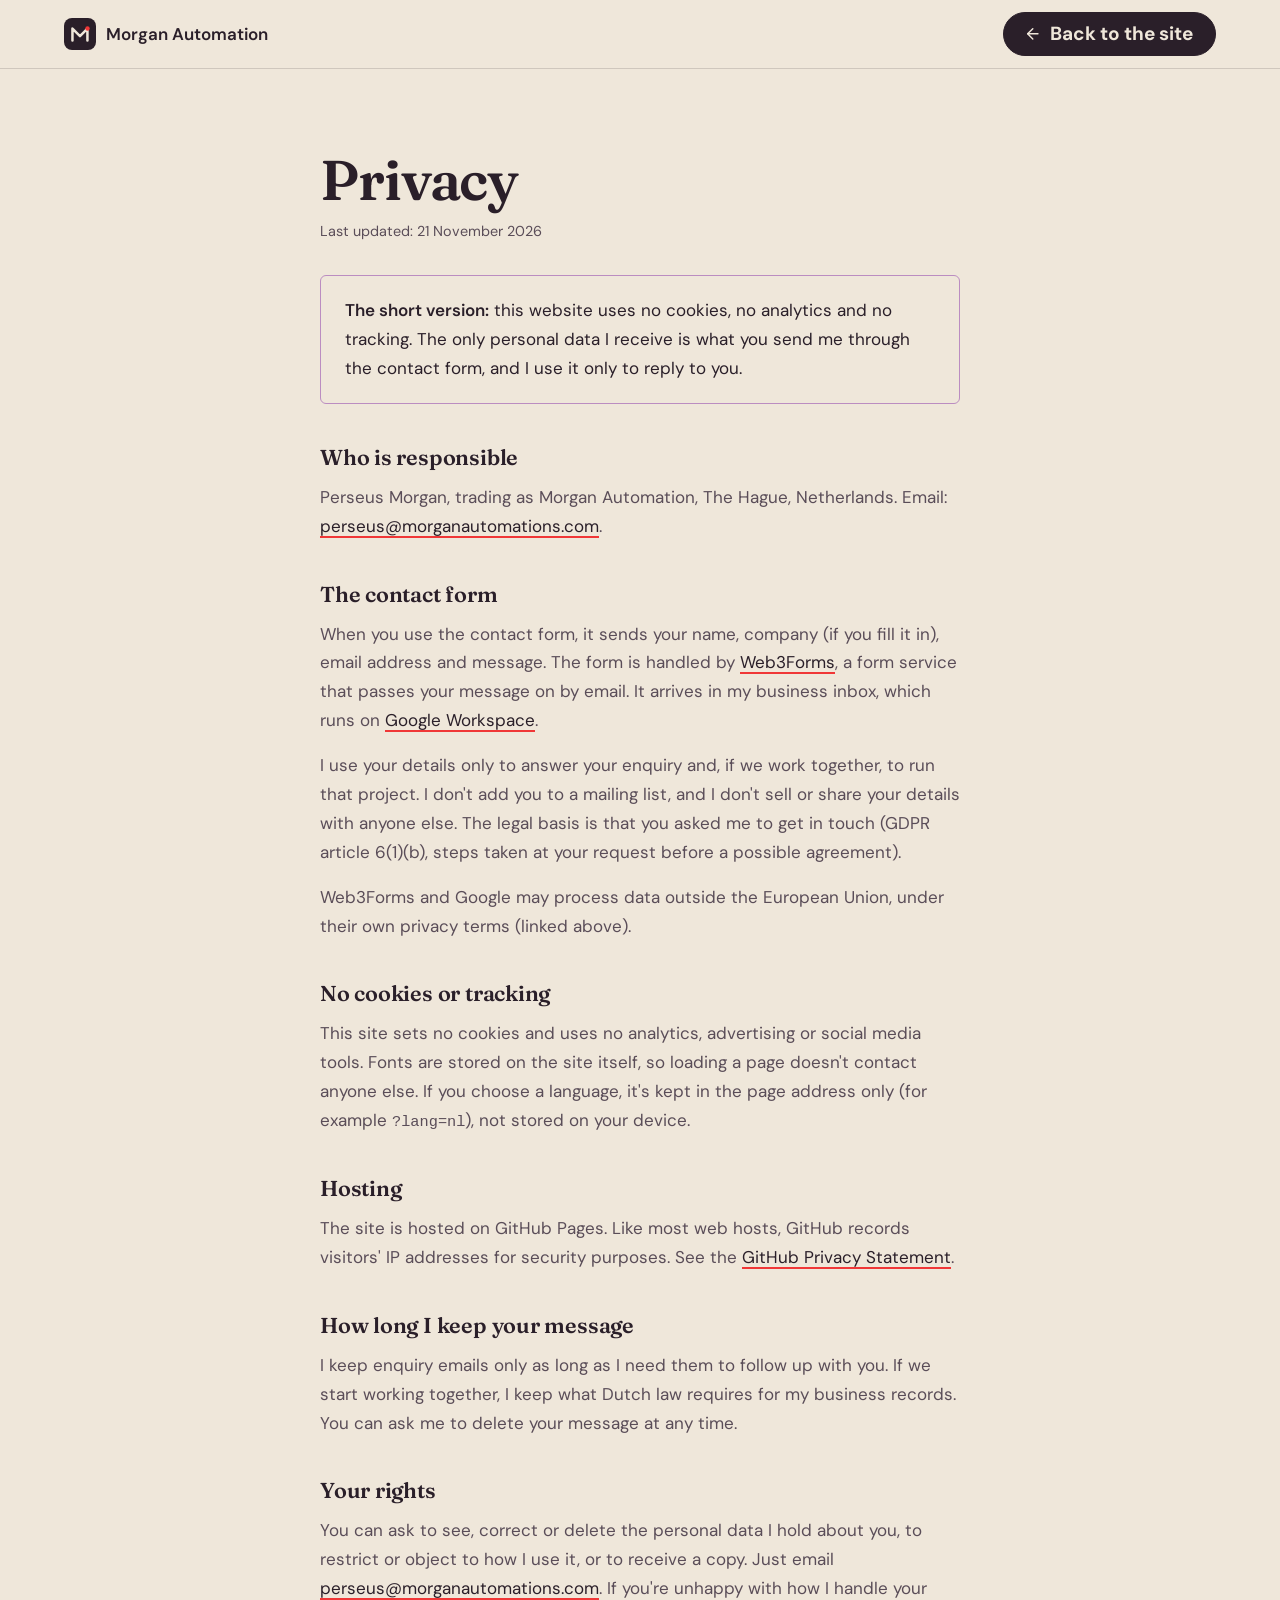
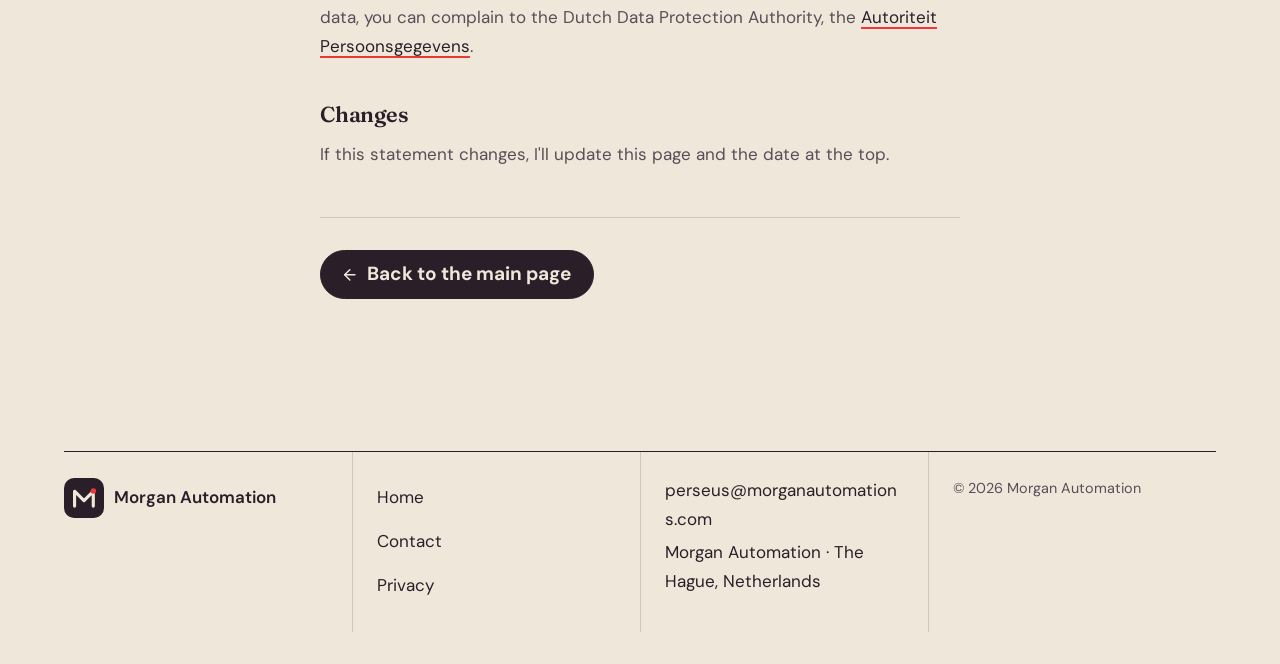
==== privacy.html @ 8b211b75 "Add privacy page and footer link - privacy.html: short privacy statement (no cookies or tracking; co" ====
<!doctype html>
<html lang="en">

<head>
  <meta charset="utf-8">
  <meta name="viewport" content="width=device-width, initial-scale=1">
  <title>Privacy · Morgan Automation</title>
  <meta name="description" content="How Morgan Automation handles your data: no cookies or tracking; contact form messages are sent through Web3Forms to a Google Workspace inbox.">
  <meta name="theme-color" content="#efe7da">
  <link rel="icon"
    href="data:image/svg+xml,%3Csvg xmlns='http://www.w3.org/2000/svg' viewBox='120 120 560 560'%3E%3Crect x='120' y='120' width='560' height='560' rx='140' fill='%232a1f29'/%3E%3Cpath d='M268 513V305l132 132 130-130v206' fill='none' stroke='%23efe7da' stroke-width='44' stroke-linecap='round' stroke-linejoin='round'/%3E%3Ccircle cx='531' cy='303' r='39' fill='%23f03737'/%3E%3C/svg%3E">
  <link rel="preload" href="assets/fonts/fraunces-latin-wght-normal.woff2" as="font" type="font/woff2" crossorigin>
  <link rel="preload" href="assets/fonts/dm-sans-latin-wght-normal.woff2" as="font" type="font/woff2" crossorigin>
  <link rel="stylesheet" href="style.css">
  <!-- Keeps the visitor's language when they go back to the main page (?lang=nl etc.).
       Optional: without JS the links simply go to the English page. -->
  <script>
    (function () {
      var l = new URLSearchParams(location.search).get('lang');
      if (!l || !/^(nl|de|fr|ja|zh)$/.test(l)) return;
      document.addEventListener('DOMContentLoaded', function () {
        document.querySelectorAll('a[data-home]').forEach(function (a) {
          a.setAttribute('href', a.getAttribute('href').replace('index.html', 'index.html?lang=' + l));
        });
      });
    })();
  </script>
</head>

<body>
  <!-- Icons: Lucide (ISC licence) -->
  <svg width="0" height="0" style="position:absolute" aria-hidden="true" focusable="false">
    <symbol id="i-arrow-left" viewBox="0 0 24 24">
      <path d="m12 19-7-7 7-7" />
      <path d="M19 12H5" />
    </symbol>
  </svg>

  <a class="skip-link" href="#main">Skip to content</a>

  <header class="site-header">
    <div class="container header-inner">
      <a class="brand" href="index.html" data-home aria-label="Morgan Automation, back to the main page">
        <svg class="brand-mark" viewBox="120 120 560 560" aria-hidden="true" focusable="false">
          <rect x="120" y="120" width="560" height="560" rx="140" class="mark-bg" />
          <path d="M268 513V305l132 132 130-130v206" class="mark-m" />
          <circle cx="531" cy="303" r="39" class="mark-dot" />
        </svg>
        <span class="brand-text">Morgan Automation</span>
      </a>
      <a class="button button-small button-plum button-back" href="index.html" data-home>
        <svg class="icon" aria-hidden="true"><use href="#i-arrow-left" /></svg>Back to the site
      </a>
    </div>
  </header>

  <main id="main" class="legal">
    <div class="container prose">
      <h1>Privacy</h1>
      <p class="updated">Last updated: 21 November 2026</p>

      <div class="summary">
        <p><strong>The short version:</strong> this website uses no cookies, no analytics and no tracking. The only
          personal data I receive is what you send me through the contact form, and I use it only to reply to you.</p>
      </div>

      <h2>Who is responsible</h2>
      <p>Perseus Morgan, trading as Morgan Automation, The Hague, Netherlands.
        Email: <a href="mailto:perseus@morganautomations.com">perseus@morganautomations.com</a>.</p>
      <!-- TODO: add the KvK number here once registered. -->

      <h2>The contact form</h2>
      <p>When you use the contact form, it sends your name, company (if you fill it in), email address and message.
        The form is handled by <a href="https://web3forms.com/privacy" rel="noopener">Web3Forms</a>, a form service
        that passes your message on by email. It arrives in my business inbox, which runs on
        <a href="https://policies.google.com/privacy" rel="noopener">Google Workspace</a>.</p>
      <p>I use your details only to answer your enquiry and, if we work together, to run that project. I don't add you
        to a mailing list, and I don't sell or share your details with anyone else. The legal basis is that you asked
        me to get in touch (GDPR article 6(1)(b), steps taken at your request before a possible agreement).</p>
      <p>Web3Forms and Google may process data outside the European Union, under their own privacy terms (linked
        above).</p>
      <!-- TODO (owner): check Web3Forms' terms for how they handle transfers outside the EU (e.g. standard
           contractual clauses) and, if confirmed, say so here. -->


      <h2>No cookies or tracking</h2>
      <p>This site sets no cookies and uses no analytics, advertising or social media tools. Fonts are stored on the
        site itself, so loading a page doesn't contact anyone else. If you choose a language, it's kept in the page
        address only (for example <code>?lang=nl</code>), not stored on your device.</p>

      <h2>Hosting</h2>
      <p>The site is hosted on GitHub Pages. Like most web hosts, GitHub records visitors' IP addresses for security
        purposes. See the <a href="https://docs.github.com/site-policy/privacy-policies/github-general-privacy-statement"
          rel="noopener">GitHub Privacy Statement</a>.</p>

      <h2>How long I keep your message</h2>
      <p>I keep enquiry emails only as long as I need them to follow up with you. If we start working together, I keep
        what Dutch law requires for my business records. You can ask me to delete your message at any time.</p>

      <h2>Your rights</h2>
      <p>You can ask to see, correct or delete the personal data I hold about you, to restrict or object to how I use
        it, or to receive a copy. Just email <a href="mailto:perseus@morganautomations.com">perseus@morganautomations.com</a>.
        If you're unhappy with how I handle your data, you can complain to the Dutch Data Protection Authority,
        the <a href="https://autoriteitpersoonsgegevens.nl" rel="noopener">Autoriteit Persoonsgegevens</a>.</p>

      <h2>Changes</h2>
      <p>If this statement changes, I'll update this page and the date at the top.</p>

      <div class="legal-back">
        <a class="button button-plum button-back" href="index.html" data-home>
          <svg class="icon" aria-hidden="true"><use href="#i-arrow-left" /></svg>Back to the main page
        </a>
      </div>
    </div>
  </main>

  <footer class="site-footer">
    <div class="container">
      <div class="footer-grid">
        <div class="footer-col">
          <a class="footer-brand" href="index.html" data-home>
            <svg class="brand-mark" viewBox="120 120 560 560" aria-hidden="true" focusable="false">
              <rect x="120" y="120" width="560" height="560" rx="140" class="mark-bg" />
              <path d="M268 513V305l132 132 130-130v206" class="mark-m" />
              <circle cx="531" cy="303" r="39" class="mark-dot" />
            </svg>
            Morgan Automation
          </a>
        </div>
        <nav class="footer-col" aria-label="Footer">
          <ul>
            <li><a href="index.html" data-home>Home</a></li>
            <li><a href="index.html#contact" data-home>Contact</a></li>
            <li><a href="privacy.html" aria-current="page">Privacy</a></li>
          </ul>
        </nav>
        <div class="footer-col">
          <p><a href="mailto:perseus@morganautomations.com">perseus@morganautomations.com</a></p>
          <p>Morgan Automation · The Hague, Netherlands</p>
        </div>
        <div class="footer-col footer-legal">
          <p>© 2026 Morgan Automation</p>
        </div>
      </div>
    </div>
  </footer>
</body>

</html>
---- style.css ----
/* =========================================================
   Morgan Automation
   1 Fonts · 2 Tokens · 3 Base · 4 Layout · 5 Components ·
   6 Sections · 7 Responsive · 8 Motion
   ========================================================= */

/* ---------- 1. Fonts (self-hosted, no third-party requests) ---------- */

@font-face {
  font-family: "Fraunces";
  src: url("assets/fonts/fraunces-latin-wght-normal.woff2") format("woff2");
  font-weight: 100 900;
  font-display: swap;
}
@font-face {
  font-family: "DM Sans";
  src: url("assets/fonts/dm-sans-latin-wght-normal.woff2") format("woff2");
  font-weight: 100 1000;
  font-display: swap;
}

/* ---------- 2. Tokens ----------
   The palette. Do not introduce any other colours.

   Contrast rules:
   - --red on --paper is ~3.2:1. Use it only for large headings (24px+, or 19px+ bold),
     buttons, icons, underlines and focus rings. Never for body text.
   - Buttons: solid --red with white (--on-red) text, 19px+ bold (~4:1, AA large).
   - --coral and --lilac are decoration only: borders, markers, the halftone. */

:root {
  --paper: #efe7da;     /* warm beige: page background + halftone paper stock */
  --red: #f03737;       /* primary accent + primary ink */
  --coral: #eb7b5c;     /* duotone ink, decoration */
  --lilac: #bb8dc1;     /* tertiary, used sparingly */
  --green: #2f8a5b;     /* scroll-progress bar only (3.5:1 on paper) */
  --ink: #2a1f29;       /* body text (13:1 on paper) */
  --on-red: #ffffff;    /* text on red buttons only */

  /* Ink ramp: tints of --ink */
  --ink-2: #5a4d58;                        /* secondary text, 6.4:1 on paper */
  --ink-line: rgba(42, 31, 41, 0.16);      /* 1px dividers */
  --ink-line-strong: rgba(42, 31, 41, 0.55);

  /* Paper on dark (--ink) backgrounds */
  --paper-soft: rgba(239, 231, 218, 0.8);
  --paper-line: rgba(239, 231, 218, 0.22);

  --serif: "Fraunces", "Iowan Old Style", Georgia, serif;
  --sans: "DM Sans", system-ui, -apple-system, "Segoe UI", Arial, sans-serif;

  /* Type scale */
  --fs-body: 1.0625rem;                                   /* 17px */
  --fs-small: 0.9rem;
  --fs-lead: 1.25rem;                                     /* 20px */
  --fs-h3: 1.25rem;
  --fs-h2: clamp(1.6rem, 1.3rem + 1vw, 2.25rem);          /* 26 → 36px */
  --fs-hero: clamp(2rem, 1rem + 3.6vw, 4rem);             /* 32 → 64px */
  --fs-button: 1.1875rem;                                 /* 19px, bold: AA large text on red */

  --gutter: 1rem;
  --radius: 6px;
  --header-h: 4.25rem;
}

/* ---------- 3. Base ---------- */

*,
*::before,
*::after { box-sizing: border-box; }

html {
  -webkit-text-size-adjust: 100%;
  scroll-padding-top: calc(var(--header-h) + 1rem);
}

body {
  margin: 0;
  background: var(--paper);
  color: var(--ink);
  font-family: var(--sans);
  font-size: var(--fs-body);
  line-height: 1.7;
  overflow-x: hidden;
}

h1, h2, h3, .h3 {
  font-family: var(--serif);
  font-weight: 600;
  margin: 0 0 1rem;
}
h2 { font-size: var(--fs-h2); line-height: 1.15; letter-spacing: -0.02em; }
h3, .h3 { font-size: var(--fs-h3); line-height: 1.25; letter-spacing: -0.01em; }

p { margin: 0 0 1rem; }
p:last-child { margin-bottom: 0; }
ul, ol { margin: 0 0 1rem; }
strong { font-weight: 600; }

/* Links: ink text, red underline (red is never used for small text) */
a {
  color: var(--ink);
  text-decoration-color: var(--red);
  text-decoration-thickness: 1.5px;
  text-underline-offset: 0.22em;
}
a:hover { text-decoration-thickness: 3px; }

/* In-text links that lead somewhere on the page: bolder, thicker red underline */
.inline-link {
  font-weight: 700;
  text-decoration-thickness: 2.5px;
  text-underline-offset: 0.25em;
}
.inline-link:hover { text-decoration-thickness: 4px; }

:focus-visible {
  outline: 3px solid var(--red);
  outline-offset: 3px;
  border-radius: 2px;
}

img { max-width: 100%; height: auto; display: block; }

.icon {
  width: 20px;
  height: 20px;
  flex: none;
  fill: none;
  stroke: currentColor;
  stroke-width: 2;
  stroke-linecap: round;
  stroke-linejoin: round;
}

.lead { font-size: var(--fs-lead); line-height: 1.6; }

/* ---------- 4. Layout ---------- */

.container {
  width: 100%;
  max-width: 76rem;
  margin: 0 auto;
  padding: 0 var(--gutter);
}

.section { padding: 4rem 0; }
.section-roomy { padding: 5rem 0; }
.rule-top { border-top: 1px solid var(--ink-line); }

.prose { max-width: calc(40rem + 2 * var(--gutter)); }

.skip-link {
  position: absolute;
  left: 1rem;
  top: -100px;
  z-index: 100;
  padding: 0.75rem 1rem;
  background: var(--ink);
  color: var(--paper);
}
.skip-link:focus { top: 1rem; }

/* ---------- 5. Components ---------- */

/* Header */
.site-header {
  position: sticky;
  top: 0;
  z-index: 20;
  background: var(--paper);
  border-bottom: 1px solid var(--ink-line);
}
.header-inner {
  display: flex;
  align-items: center;
  justify-content: space-between;
  gap: 1rem;
  min-height: var(--header-h);
}
.brand {
  display: inline-flex;
  align-items: center;
  gap: 0.65rem;
  min-height: 44px;
  min-width: 44px;
  color: var(--ink);
  text-decoration: none;
  font-weight: 600;
}
.brand-mark { width: 2rem; height: 2rem; flex: none; }
.mark-bg { fill: var(--ink); }
.mark-m { fill: none; stroke: var(--paper); stroke-width: 44; stroke-linecap: round; stroke-linejoin: round; }
.mark-dot { fill: var(--red); }
.brand-text { display: none; }

/* Scroll progress, next to the logo (top left). Only shown with JS. */
.header-left { display: flex; align-items: center; gap: 0.9rem; min-width: 0; }
.progress { display: none; }
.js .progress { display: inline-flex; align-items: center; gap: 0.5rem; }
.progress-track {
  position: relative;
  width: 3.5rem;
  height: 4px;
  border-radius: 2px;
  background: var(--ink-line);
  overflow: hidden;
}
.progress-fill {
  position: absolute;
  inset: 0;
  background: var(--green);
  transform: scaleX(0);
  transform-origin: left center;
}
.progress-num {
  min-width: 2.6em;
  font-size: 0.8rem;
  font-weight: 600;
  color: var(--ink-2);
  font-variant-numeric: tabular-nums;
}
.progress.is-done .progress-num { color: var(--ink); }

/* Header right: language switcher + button */
.header-right { display: flex; align-items: center; gap: 0.4rem; }

/* Phones (< 30rem): logo + percentage on the left, globe + button on the right.
   The progress bar becomes a thin full-width line along the header's bottom edge
   (still filling from the top left). Everything is restored at 30rem. */
.header-inner { gap: 0.5rem; }
.header-left { gap: 0.6rem; }
.header-left .progress-track {
  position: absolute;
  left: 0;
  right: 0;
  bottom: -1px;
  width: auto;
  height: 3px;
  border-radius: 0;
  background: transparent;
}
.header-right .button { padding: 0.45rem 0.9rem; font-size: 0.9rem; }   /* plum: paper on ink, 13:1 */
.header-right .flow-arrow { display: none; }
.header-right .flow-text,
.header-right .button:hover .flow-text,
.header-right .button:focus-visible .flow-text { transform: none; }
.lang-current { position: absolute; width: 1px; height: 1px; overflow: hidden; clip: rect(0 0 0 0); }
@media (min-width: 30rem) {
  .header-inner { gap: 1rem; }
  .header-left { gap: 0.9rem; }
  .header-left .progress-track {
    position: relative;
    width: 3.5rem;
    height: 4px;
    border-radius: 2px;
    background: var(--ink-line);
  }
  .header-right .button { padding: 0.45rem 1.75rem; font-size: var(--fs-button); }
  .header-right .flow-arrow { display: block; }
  .header-right .flow-text { transform: translateX(-0.75rem); }
  .header-right .button:hover .flow-text,
  .header-right .button:focus-visible .flow-text { transform: translateX(0.75rem); }
  .lang-current { position: static; width: auto; height: auto; overflow: visible; clip: auto; }
}

/* Language switcher (i18n.js). Only shown with JS. */
.lang { position: relative; display: none; }
.js .lang { display: block; }
.lang-btn {
  display: inline-flex;
  align-items: center;
  gap: 0.35rem;
  min-width: 44px;
  min-height: 44px;
  padding: 0 0.5rem;
  border: 1px solid transparent;
  border-radius: var(--radius);
  background: none;
  color: var(--ink);
  font: inherit;
  font-size: 0.85rem;
  font-weight: 600;
  cursor: pointer;
}
.lang-btn .icon { width: 18px; height: 18px; }
.lang-btn:hover,
.lang-btn[aria-expanded="true"] { border-color: var(--ink-line-strong); }
.lang-menu {
  position: absolute;
  top: calc(100% + 0.4rem);
  right: 0;
  z-index: 30;
  min-width: 11rem;
  margin: 0;
  padding: 0.35rem;
  list-style: none;
  background: var(--paper);
  border: 1px solid var(--ink);
  border-radius: var(--radius);
}
.lang-menu[hidden] { display: none; }
.lang-menu a {
  display: flex;
  align-items: center;
  min-height: 44px;
  padding: 0 0.75rem;
  border-radius: 4px;
  color: var(--ink);
  text-decoration: none;
  /* system fonts here, so opening the menu never downloads CJK web fonts */
  font-family: system-ui, -apple-system, "Segoe UI", "Hiragino Sans", "Yu Gothic", "PingFang SC", "Microsoft YaHei", sans-serif;
}
.lang-menu a:hover { background: var(--ink-line); }
.lang-menu a[aria-current="true"] { font-weight: 700; text-decoration: underline; text-decoration-color: var(--red); text-decoration-thickness: 2px; }

.visually-hidden {
  position: absolute !important;
  width: 1px;
  height: 1px;
  overflow: hidden;
  clip: rect(0 0 0 0);
  white-space: nowrap;
}

/* Japanese and Chinese: Noto Sans (self-hosted, loaded on demand by i18n.js),
   no negative letter-spacing, a little more line height. */
html:lang(ja) {
  --serif: "Noto Sans JP Variable", "Hiragino Sans", "Yu Gothic", Meiryo, sans-serif;
  --sans: "Noto Sans JP Variable", "Hiragino Sans", "Yu Gothic", Meiryo, sans-serif;
}
html:lang(zh-Hans) {
  --serif: "Noto Sans SC Variable", "PingFang SC", "Microsoft YaHei", sans-serif;
  --sans: "Noto Sans SC Variable", "PingFang SC", "Microsoft YaHei", sans-serif;
}
html:lang(ja) :is(h1, h2, h3, .h3, dt, .acc-btn, .footer-statement),
html:lang(zh-Hans) :is(h1, h2, h3, .h3, dt, .acc-btn, .footer-statement) { letter-spacing: 0; font-weight: 700; }
html:lang(ja) .hero-title,
html:lang(zh-Hans) .hero-title { line-height: 1.3; }
/* Japanese: break headings between phrases, not mid-word (Chrome/Edge; others fall back) */
html:lang(ja) :is(h1, h2, h3, .h3, dt, .acc-btn, .footer-statement) { word-break: auto-phrase; overflow-wrap: anywhere; }
html:lang(ja) body,
html:lang(zh-Hans) body { line-height: 1.85; line-break: strict; }

/* Confetti layer (script.js): fixed, above everything, never blocks clicks */
.confetti { position: fixed; inset: 0; z-index: 60; overflow: hidden; pointer-events: none; }
.confetti span { position: absolute; display: block; }

.site-nav { display: none; }
.site-nav ul { display: flex; gap: 2rem; list-style: none; margin: 0; padding: 0; }
.site-nav a {
  display: inline-flex;
  align-items: center;
  min-height: 44px;
  font-size: 0.95rem;
  text-decoration: none;
}
.site-nav a:hover { text-decoration: underline; text-decoration-color: var(--red); text-decoration-thickness: 2px; }

/* Flow buttons: a plain-CSS port of the FlowButton React component.
   Pill outline at rest. On hover/focus a circle fills from the centre, the
   right arrow slides out, a left arrow slides in and the corners tighten.
   Colours are set per variant with the --btn-* properties (palette only).
   Timings live in section 8 (Motion). */
.button {
  /* Default: solid red at rest, fills with plum on hover */
  --btn-bg: var(--red);
  --btn-line: var(--red);
  --btn-text: var(--on-red);          /* white on red: 19px bold, AA large */
  --btn-fill: var(--ink);
  --btn-text-hover: var(--paper);
  position: relative;
  isolation: isolate;
  display: inline-flex;
  align-items: center;
  justify-content: center;
  overflow: hidden;
  min-height: 48px;
  padding: 0.7rem 2rem;
  border: 1.5px solid var(--btn-line);
  border-radius: 100px;
  background: var(--btn-bg);
  color: var(--btn-text);
  font: inherit;
  font-size: var(--fs-button);
  font-weight: 700;
  line-height: 1.3;
  text-align: center;
  text-decoration: none;
  cursor: pointer;
  -webkit-tap-highlight-color: transparent;
}
.button:hover,
.button:focus-visible { border-color: transparent; border-radius: 12px; color: var(--btn-text-hover); }
.button:active { transform: scale(0.95); }

.flow-text { position: relative; z-index: 1; transform: translateX(-0.75rem); }
.button:hover .flow-text,
.button:focus-visible .flow-text { transform: translateX(0.75rem); }

.flow-fill {
  position: absolute;
  z-index: 0;
  top: 50%;
  left: 50%;
  width: 1rem;
  aspect-ratio: 1;
  border-radius: 50%;
  background: var(--btn-fill);
  opacity: 0;
  transform: translate(-50%, -50%);
}
.button:hover .flow-fill,
.button:focus-visible .flow-fill { width: 150%; opacity: 1; }

.flow-arrow {
  position: absolute;
  z-index: 2;
  top: 50%;
  width: 1rem;
  height: 1rem;
  margin-top: -0.5rem;           /* stroke follows the button's text colour */
}
.flow-arrow-in { left: -25%; }
.flow-arrow-out { right: 1rem; }
.button:hover .flow-arrow-in,
.button:focus-visible .flow-arrow-in { left: 1rem; }
.button:hover .flow-arrow-out,
.button:focus-visible .flow-arrow-out { right: -25%; }

.button-small { min-height: 44px; padding: 0.45rem 1.75rem; white-space: nowrap; }

/* Plum: header and "Book a call". Solid plum at rest, fills red on hover */
.button-plum { --btn-bg: var(--ink); --btn-line: var(--ink); --btn-text: var(--paper); --btn-fill: var(--red); --btn-text-hover: var(--on-red); }

/* On dark (--ink) backgrounds: solid red at rest, fills with paper on hover */
.button-on-dark { --btn-bg: var(--red); --btn-line: var(--red); --btn-text: var(--on-red); --btn-fill: var(--paper); --btn-text-hover: var(--ink); }

.round-btn {
  display: inline-flex;
  align-items: center;
  justify-content: center;
  width: 48px;
  height: 48px;
  border-radius: 50%;
  border: 1px solid var(--ink);
  background: transparent;
  color: var(--ink);
  cursor: pointer;
}
.round-btn:hover { background: var(--ink); color: var(--paper); }

.label {
  font-family: var(--sans);
  font-size: 0.8rem;
  font-weight: 600;
  line-height: 1.3;
  letter-spacing: 0.08em;
  text-transform: uppercase;
  color: var(--ink-2);
}

/* ---------- 6. Sections ---------- */

/* Hero: halftone print behind, text kept on a calm (ink-free) area.
   The canvas is absolutely positioned, so it never shifts layout. */
.hero {
  position: relative;
  overflow: hidden;
  padding: 2.25rem 0 9rem;        /* bottom band shows the print on phones */
  isolation: isolate;
}
.halftone {
  position: absolute;
  inset: 0;
  z-index: -1;
  width: 100%;
  height: 100%;
  display: block;
  pointer-events: none;
}
.hero-content { max-width: 40rem; }
.hero-title .line { display: block; }
.hero-title .line-quiet { font-weight: 400; }
.hero-title {
  font-size: var(--fs-hero);
  line-height: 1.1;
  letter-spacing: -0.02em;
  margin-bottom: 1.25rem;
}
.hero-sub {
  font-size: var(--fs-lead);
  line-height: 1.6;
  color: var(--ink-2);
  margin-bottom: 2rem;
}

/* Who: compact row between rules */
.who { border-top: 1px solid var(--ink-line); border-bottom: 1px solid var(--ink-line); padding: 1.75rem 0; }
.who-inner { display: grid; gap: 0.75rem; }
.who .label { margin: 0.35rem 0 0; }
.who p { margin-bottom: 0.75rem; }
.tags { display: flex; flex-wrap: wrap; gap: 0.5rem; list-style: none; padding: 0; margin: 0; }
.tags li {
  border: 1px solid var(--coral);
  border-radius: 999px;
  padding: 0.3rem 0.9rem;
  font-size: 0.95rem;
}

/* Services: split layout, accordion */
.split { display: grid; gap: 2rem; }
.split > * { min-width: 0; }   /* never let a long word or phrase widen the page */
.split-side p { color: var(--ink-2); }

.acc { border-top: 1px solid var(--ink); }
.acc-item { border-bottom: 1px solid var(--ink-line); }
.acc-item h3 { margin: 0; font-size: inherit; letter-spacing: 0; }
.acc-btn {
  display: grid;
  grid-template-columns: 2.25rem 1fr auto;
  align-items: center;
  gap: 0.5rem;
  width: 100%;
  min-height: 4rem;
  padding: 0.9rem 0;
  border: 0;
  background: none;
  color: var(--ink);
  font-family: var(--serif);
  font-size: clamp(1.2rem, 1.1rem + 0.5vw, 1.5rem);
  font-weight: 600;
  line-height: 1.25;
  letter-spacing: -0.01em;
  text-align: left;
  cursor: pointer;
}
.acc-title { text-decoration: underline transparent 2px; text-underline-offset: 0.2em; }
.acc-btn:hover .acc-title { text-decoration-color: var(--red); }
.acc-num { font-family: var(--sans); font-size: 0.8rem; font-weight: 500; color: var(--ink-2); letter-spacing: 0; }
.acc-icon { color: var(--ink); }
.acc-item.is-open .acc-icon { color: var(--red); transform: rotate(180deg); }

/* Height fold via grid rows (0fr → 1fr). Without JS every panel is open. */
.acc-panel { display: grid; grid-template-rows: 1fr; }
.js .acc-panel { grid-template-rows: 0fr; visibility: hidden; }
.js .acc-item.is-open .acc-panel { grid-template-rows: 1fr; visibility: visible; }
.acc-inner { overflow: hidden; padding-left: 2.75rem; }
.acc-inner > :last-child { margin-bottom: 1.5rem; }
.duration { font-size: var(--fs-small); color: var(--ink-2); margin-bottom: 0.75rem; }
.steps,
.items { padding-left: 1.2rem; }
.steps li + li,
.items li + li { margin-top: 0.6rem; }
.steps li::marker,
.items li::marker { color: var(--red); }
.acc-note { margin-top: 1.5rem; color: var(--ink-2); }

.dont {
  margin-top: 3rem;
  padding: 1.5rem;
  border: 1px solid var(--lilac);
  border-radius: var(--radius);
}
.dont h3 { margin-bottom: 0.75rem; }
.dont ul { padding-left: 1.2rem; margin: 0; color: var(--ink-2); }
.dont li::marker { color: var(--lilac); }
.dont li + li { margin-top: 0.5rem; }

/* How a project runs: carousel */
.head-row { display: flex; flex-wrap: wrap; align-items: flex-end; justify-content: space-between; gap: 1rem; margin-bottom: 2rem; }
.head-row h2 { margin: 0; max-width: 18ch; }
.carousel-nav { display: flex; gap: 0.5rem; flex: none; margin-left: auto; }

.carousel {
  overflow-x: auto;
  scroll-snap-type: x mandatory;
  scroll-padding: 0 max(var(--gutter), calc((100vw - 76rem) / 2 + var(--gutter)));
  scrollbar-width: none;
  overscroll-behavior-x: contain;
}
.carousel::-webkit-scrollbar { display: none; }
.carousel.is-dragging { scroll-snap-type: none; user-select: none; }
.track {
  display: flex;
  gap: 1rem;
  list-style: none;
  margin: 0;
  padding: 0.25rem var(--gutter) 0.5rem max(var(--gutter), calc((100vw - 76rem) / 2 + var(--gutter)));
  width: max-content;
}
.card {
  display: flex;
  flex-direction: column;
  scroll-snap-align: start;
  width: min(80vw, 24rem);
  padding: 1.75rem 1.5rem;
  border: 1px solid var(--ink-line-strong);
  border-top: 3px solid var(--red);
  border-radius: var(--radius);
}
.card-num {
  display: block;
  margin-bottom: 2.5rem;
  font-size: 0.8rem;
  font-weight: 600;
  letter-spacing: 0.08em;
  text-transform: uppercase;
  color: var(--ink-2);
}
.card p { color: var(--ink-2); }
.card-cta { margin-top: auto; padding-top: 1.75rem; text-align: center; }

.drag-cursor { display: none; }

/* Principles: definition rows */
.rows { margin: 2rem 0 0; border-top: 1px solid var(--ink); }
.row { padding: 1.25rem 0; border-bottom: 1px solid var(--ink-line); }
.row dt { font-family: var(--serif); font-size: var(--fs-h3); font-weight: 600; line-height: 1.25; letter-spacing: -0.01em; margin-bottom: 0.4rem; }
.row dd { margin: 0; color: var(--ink-2); }


/* Early clients + questions */
.early-faq { display: grid; gap: 3rem; }
.early {
  align-self: start;
  padding: 1.75rem 1.5rem;
  background: var(--ink);
  color: var(--paper);
  border-radius: var(--radius);
}
.early .h3 { color: var(--paper); font-size: 1.5rem; }
.early p { color: var(--paper-soft); }
.early .button { margin-top: 1.25rem; }
.early :focus-visible { outline-color: var(--paper); }

.faq h2 { margin-bottom: 1.5rem; }
.faq details { border-bottom: 1px solid var(--ink-line); }
.faq details:first-of-type { border-top: 1px solid var(--ink); }
.faq summary {
  display: flex;
  align-items: center;
  justify-content: space-between;
  gap: 1rem;
  min-height: 3.5rem;
  padding: 0.75rem 0;
  list-style: none;
  font-weight: 600;
  cursor: pointer;
  text-decoration: underline transparent 2px;
  text-underline-offset: 0.22em;
}
.faq summary::-webkit-details-marker { display: none; }
.faq summary:hover { text-decoration-color: var(--red); }
.faq details[open] summary .icon { color: var(--red); transform: rotate(180deg); }
.faq details p { padding: 0 2rem 1.25rem 0; color: var(--ink-2); }

/* Contact: the one section with its own background (ink) */
.contact { background: var(--ink); color: var(--paper); }
.contact h2 { color: var(--paper); max-width: 16ch; }
.contact-sub { font-size: var(--fs-lead); line-height: 1.6; }
.contact p { color: var(--paper); }
.contact-inner { display: grid; gap: 2.5rem; }
.contact-email {
  display: inline-flex;
  align-items: center;
  gap: 0.5rem;
  min-height: 44px;
  color: var(--paper);
  font-weight: 600;
}
.contact-email .icon { color: var(--red); }
#contact-title:focus { outline: none; }   /* focused by script after a "Let's talk" jump */
/* Long email address: allow it to wrap on very narrow phones instead of widening the page */
.contact-inner > * { min-width: 0; }
.contact-email,
.footer-col a[href^="mailto:"] { overflow-wrap: anywhere; }
.contact :focus-visible { outline-color: var(--paper); }

.form { display: grid; gap: 1rem; }
.field { display: grid; gap: 0.35rem; }
.field label { font-weight: 600; font-size: 0.95rem; }
.field input,
.field textarea {
  width: 100%;
  min-height: 48px;
  padding: 0.7rem 0.85rem;
  border: 1px solid var(--paper-soft);
  border-radius: var(--radius);
  background: transparent;
  color: var(--paper);
  font: inherit;
}
.field textarea { resize: vertical; height: 7.5rem; }   /* compact on phones so the whole form fits on screen */
.field input:focus-visible,
.field textarea:focus-visible { outline: 2px solid var(--paper); outline-offset: 0; border-color: var(--paper); }
.form .button { justify-self: start; }
.form-note { font-size: var(--fs-small); }
.form-status { font-weight: 600; min-height: 1.5em; }
.form-status.is-ok,
.form-status.is-error { padding-left: 0.75rem; border-left: 3px solid var(--green); }
.form-status.is-error { border-left-color: var(--red); }
.form-status a { color: var(--paper); text-decoration-color: var(--red); overflow-wrap: anywhere; }
.form .button[disabled] { cursor: progress; opacity: 0.7; }

/* Footer: paper, ruled off from the dark contact section */
.site-footer { padding: 3.5rem 0 2rem; }
.footer-statement {
  font-family: var(--serif);
  font-size: var(--fs-h2);          /* 26px+ so red passes AA large */
  line-height: 1.15;
  letter-spacing: -0.02em;
  font-weight: 600;
  color: var(--red);
  max-width: 20ch;
  margin-bottom: 2.5rem;
}
.footer-grid { display: grid; border-top: 1px solid var(--ink); }
.footer-col { padding: 1.25rem 0; border-bottom: 1px solid var(--ink-line); }
.footer-col ul { list-style: none; margin: 0; padding: 0; }
.footer-col a {
  display: inline-flex;
  align-items: center;
  min-height: 44px;
  text-decoration: none;
}
.footer-col a:hover { text-decoration: underline; text-decoration-color: var(--red); }
.footer-col p { margin: 0 0 0.25rem; }
.footer-brand { display: inline-flex; align-items: center; gap: 0.65rem; font-weight: 600; }
.footer-brand .brand-mark { width: 2.5rem; height: 2.5rem; }
.footer-legal { color: var(--ink-2); font-size: var(--fs-small); }

/* ---------- Little creatures (decorative, aria-hidden) ----------
   Caterpillar (Who I work with) → cocoon (How a project runs) → butterfly (contact).
   Palette only. Animations are in section 8 and stop under reduced motion. */

/* Caterpillar: crawls along the line above "Find new customers" */
.who-side { display: grid; gap: 0.9rem; align-content: start; }
.acc { position: relative; }
.caterpillar-track {
  position: absolute;
  top: -12px;                 /* feet on the accordion's top rule */
  left: 2.25rem;
  z-index: 1;
  width: 14rem;
  height: 17px;
  pointer-events: none;
  --travel: calc(14rem - 48px);
}
.caterpillar { position: absolute; left: 0; bottom: 0; display: block; width: 48px; height: 17px; }
.caterpillar svg { display: block; overflow: visible; }
.caterpillar .seg { fill: var(--coral); }
.caterpillar .seg-head { fill: var(--red); }
.caterpillar .eye { fill: var(--ink); }
.caterpillar .antenna { fill: none; stroke: var(--ink); stroke-width: 1.2; stroke-linecap: round; }

/* Cocoon: hangs on a silk thread from the section's top rule */
.cocoon {
  --silk: 5rem;                         /* = .section-roomy top padding */
  position: relative;
  flex: none;
  align-self: flex-start;
  width: 18px;
  height: 36px;
  margin: 0 auto 0 0.5rem;              /* sits just right of the heading */
  transform-origin: 50% calc(-1 * var(--silk));
}
.cocoon::before {
  content: "";
  position: absolute;
  left: 50%;
  bottom: calc(100% - 2px);
  width: 1px;
  height: var(--silk);
  background: var(--ink-line-strong);
}
.cocoon svg { display: block; transform-origin: 50% 0; }
.cocoon-body { fill: var(--lilac); }
.cocoon-lines { fill: none; stroke: var(--ink-line-strong); stroke-width: 1; stroke-linecap: round; }

/* Butterfly: flutters in a loop under the email address */
.butterfly-area { position: relative; height: 5rem; max-width: 18rem; margin-top: 0.25rem; }
.butterfly { position: absolute; left: 0; top: 1.5rem; display: block; width: 34px; height: 27px; }
.butterfly svg { display: block; overflow: visible; }
.butterfly .wing { transform-box: fill-box; }
.butterfly .wing-left { transform-origin: right center; }
.butterfly .wing-right { transform-origin: left center; }
.butterfly .wing-upper { fill: var(--red); }
.butterfly .wing-lower { fill: var(--coral); }
.butterfly-body { fill: none; stroke: var(--paper); stroke-width: 2; stroke-linecap: round; }
.butterfly-antenna { fill: none; stroke: var(--paper); stroke-width: 1; stroke-linecap: round; }

/* ---------- Privacy page (privacy.html) ---------- */
.legal { padding: 3rem 0 4rem; }
.legal h1 {
  font-size: clamp(2.25rem, 1.6rem + 2.5vw, 3.5rem);
  line-height: 1.1;
  letter-spacing: -0.02em;
  margin-bottom: 0.5rem;
}
.legal h2 { font-size: 1.35rem; line-height: 1.25; letter-spacing: -0.01em; margin: 2.5rem 0 0.75rem; }
.legal p { color: var(--ink-2); }
.legal .updated { font-size: var(--fs-small); margin-bottom: 2rem; }
.legal .summary { padding: 1.25rem 1.5rem; border: 1px solid var(--lilac); border-radius: var(--radius); }
.legal .summary p { color: var(--ink); }
.legal code { font-size: 0.9em; }
.legal a:not(.button) { overflow-wrap: anywhere; }
.legal-back { margin-top: 3rem; padding-top: 2rem; border-top: 1px solid var(--ink-line); }
@media (min-width: 48rem) {
  .legal { padding: 5rem 0 6rem; }
}

/* "Back" button: plain (no flow animation); arrow nudges left on hover */
.button-back { gap: 0.5rem; padding-left: 1.25rem; padding-right: 1.4rem; }
.button-back .icon { width: 1.1rem; height: 1.1rem; }
.button-back:hover,
.button-back:focus-visible { background: var(--red); color: var(--on-red); }
.button-back .icon { transition: transform 0.15s ease; }
.button-back:hover .icon,
.button-back:focus-visible .icon { transform: translateX(-3px); }

/* ---------- 7. Responsive ---------- */

@media (min-width: 30rem) {
  .brand-text { display: inline; }
}

@media (min-width: 48rem) {
  :root { --gutter: 2rem; }

  .section { padding: 5.5rem 0; }
  .section-roomy { padding: 7.5rem 0; }
  .cocoon { --silk: 7.5rem; }

  .hero { padding: 5rem 0 5.5rem; }
  .hero-content { max-width: 46rem; }

  .header-left .progress-track { width: 5rem; }

  .who-inner { grid-template-columns: 12rem 1fr; gap: 2rem; align-items: start; }

  .split { grid-template-columns: 5fr 7fr; gap: 4rem; align-items: start; }
  .split-side { position: sticky; top: calc(var(--header-h) + 2rem); }

  .dont { display: grid; grid-template-columns: 12rem 1fr; gap: 2rem; padding: 2rem; }
  .dont h3 { margin: 0; }

  .track { gap: 1.5rem; }
  .card { padding: 2rem; }

  .row { display: grid; grid-template-columns: 2fr 3fr; gap: 3rem; padding: 1.5rem 0; }
  .row dt { margin: 0; }

  .early-faq { grid-template-columns: 2fr 3fr; gap: 5rem; }
  .early { position: sticky; top: calc(var(--header-h) + 2rem); padding: 2.25rem; }

  .contact-inner { grid-template-columns: 1fr 1fr; gap: 5rem; align-items: start; }
  .form { gap: 1.25rem; }
  .field textarea { height: auto; }

  .footer-grid { grid-template-columns: repeat(4, 1fr); }
  .footer-col { padding: 1.5rem 1.5rem 1.5rem 0; border-bottom: 0; }
  .footer-col + .footer-col { border-left: 1px solid var(--ink-line); padding-left: 1.5rem; }
}

@media (min-width: 64rem) {
  .site-nav { display: block; }
}

/* Custom "Drag" cursor over the carousel, real mouse only */
@media (hover: hover) and (pointer: fine) {
  .js .carousel { cursor: none; }
  .drag-cursor {
    display: flex;
    position: fixed;
    left: 0;
    top: 0;
    z-index: 50;
    width: 3.75rem;
    height: 3.75rem;
    margin: -1.875rem 0 0 -1.875rem;
    align-items: center;
    justify-content: center;
    border-radius: 50%;
    background: var(--ink);
    color: var(--paper);
    font-weight: 700;
    font-size: 0.85rem;
    pointer-events: none;
    opacity: 0;
    transform: translate3d(var(--x, -200px), var(--y, -200px), 0);
  }
  .drag-cursor.is-active { opacity: 1; }
  .drag-cursor.is-active.is-hidden { opacity: 0; }
  .js .carousel a,
  .js .carousel button { cursor: pointer; }
}

/* ---------- 8. Motion ----------
   No entrance or scroll-reveal animations; content is always visible.
   The halftone drifts slowly (halftone.js) and is static under reduced motion. */

:root {
  --dur-hover: 0.15s;
  --dur-fold: 0.35s;
  --ease: cubic-bezier(0.65, 0.05, 0.36, 1);
  --ease-flow: cubic-bezier(0.23, 1, 0.32, 1);     /* button shape + colour */
  --ease-fill: cubic-bezier(0.19, 1, 0.22, 1);     /* circle fill */
  --ease-spring: cubic-bezier(0.34, 1.56, 0.64, 1); /* arrows, slight overshoot */
}

a,
.round-btn,
.acc-title,
.faq summary,
.field input,
.field textarea {
  transition: color var(--dur-hover) ease, background-color var(--dur-hover) ease,
              border-color var(--dur-hover) ease, text-decoration-color var(--dur-hover) ease;
}
/* Flow buttons (timings from the FlowButton component) */
.button {
  transition: border-color 0.6s var(--ease-flow), border-radius 0.6s var(--ease-flow),
              color 0.6s var(--ease-flow), transform 0.6s var(--ease-flow);
}
.flow-text { transition: transform 0.8s ease-out; }
.flow-fill { transition: width 0.8s var(--ease-fill), opacity 0.8s var(--ease-fill); }
.flow-arrow { transition: left 0.8s var(--ease-spring), right 0.8s var(--ease-spring); }

.acc-panel { transition: grid-template-rows var(--dur-fold) var(--ease), visibility 0s linear var(--dur-fold); }
.acc-item.is-open .acc-panel { transition: grid-template-rows var(--dur-fold) var(--ease), visibility 0s; }
.acc-icon,
.faq summary .icon { transition: transform 0.2s ease, color 0.2s ease; }
.drag-cursor { transition: opacity var(--dur-hover) linear; }

/* Little creatures */
.caterpillar { animation: crawl 16s linear infinite; }
.caterpillar .seg { animation: inch 0.7s ease-in-out infinite; }
.caterpillar .seg-1 { animation-delay: 0s; }
.caterpillar .seg-2 { animation-delay: 0.08s; }
.caterpillar .seg-3 { animation-delay: 0.16s; }
.caterpillar .seg-4 { animation-delay: 0.24s; }
.caterpillar .seg-5 { animation-delay: 0.32s; }
.caterpillar .seg-head { animation-delay: 0.4s; }
@keyframes crawl {                      /* there and back, turning round at each end */
  0%   { transform: translateX(0) scaleX(1); }
  46%  { transform: translateX(var(--travel)) scaleX(1); }
  50%  { transform: translateX(var(--travel)) scaleX(-1); }
  96%  { transform: translateX(0) scaleX(-1); }
  100% { transform: translateX(0) scaleX(1); }
}
@keyframes inch {                       /* a ripple running through the body */
  0%, 100% { transform: translateY(0); }
  50%      { transform: translateY(-2.5px); }
}

.cocoon { animation: sway 5s ease-in-out infinite; }
.cocoon svg { animation: twitch 7s ease-in-out infinite; }
@keyframes sway {
  0%, 100% { transform: rotate(-2.5deg); }
  50%      { transform: rotate(2.5deg); }
}
@keyframes twitch {                     /* something's happening in there */
  0%, 86%, 100% { transform: rotate(0); }
  89% { transform: rotate(7deg); }
  92% { transform: rotate(-6deg); }
  95% { transform: rotate(3deg); }
}

.butterfly { animation: flutter-path 12s ease-in-out infinite; }
.butterfly .wing { animation: flap 0.3s ease-in-out infinite alternate; }
@keyframes flap {
  from { transform: scaleX(1); }
  to   { transform: scaleX(0.25); }
}
@keyframes flutter-path {
  0%   { transform: translate(0, 0) rotate(-6deg); }
  20%  { transform: translate(70px, -18px) rotate(8deg); }
  40%  { transform: translate(150px, 6px) rotate(10deg); }
  55%  { transform: translate(200px, -10px) rotate(-4deg); }
  70%  { transform: translate(130px, 22px) rotate(-12deg); }
  85%  { transform: translate(50px, 12px) rotate(-8deg); }
  100% { transform: translate(0, 0) rotate(-6deg); }
}

@media (prefers-reduced-motion: no-preference) {
  html { scroll-behavior: smooth; }
}

@media (prefers-reduced-motion: reduce) {
  *,
  *::before,
  *::after {
    transition: none !important;
    animation: none !important;
  }
}
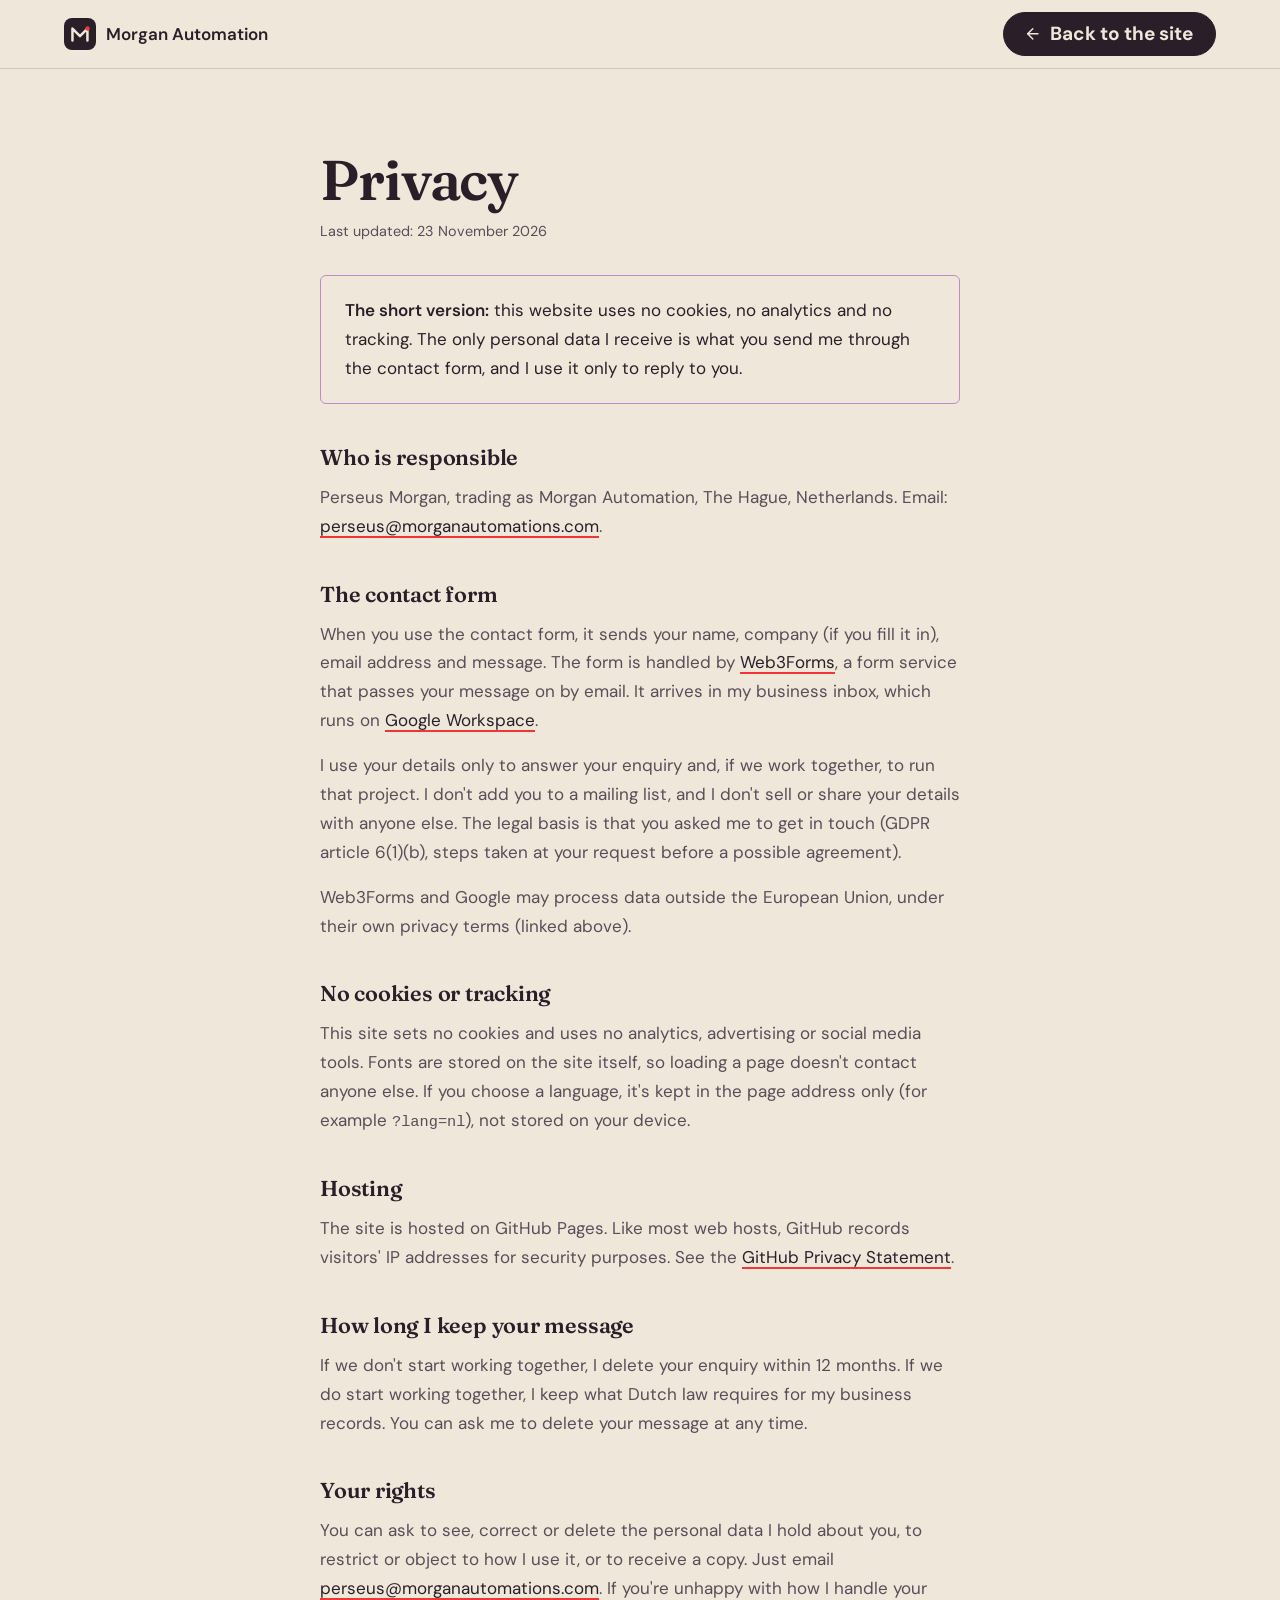
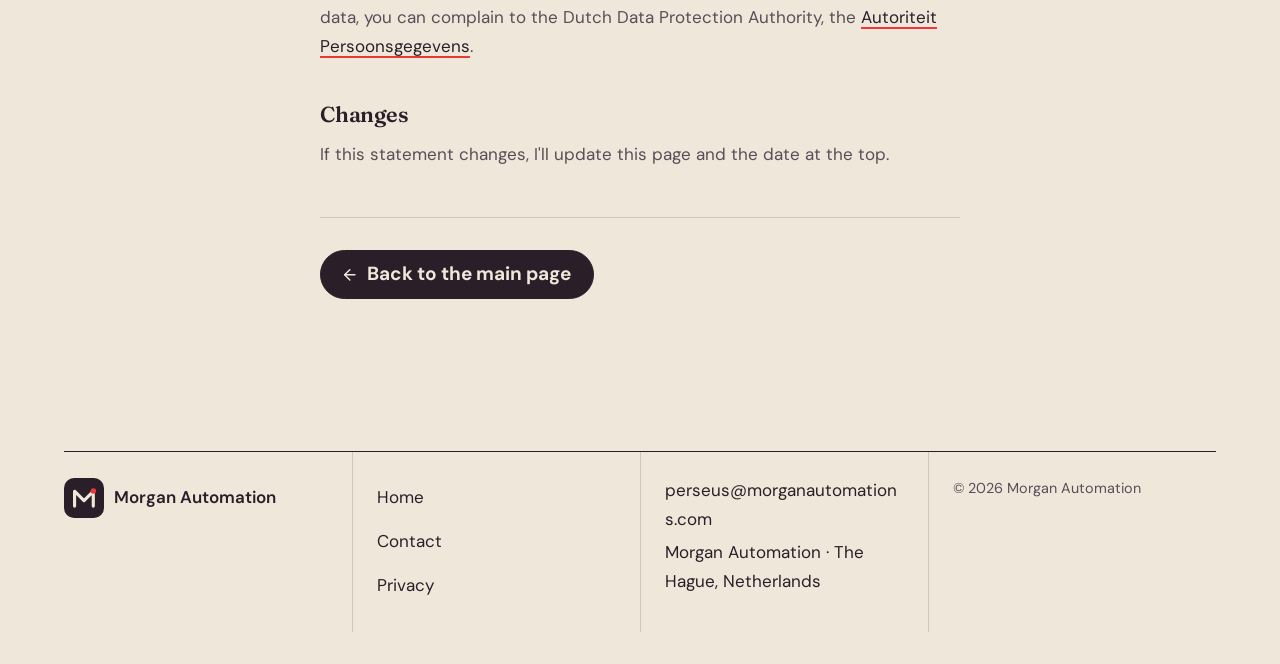
==== commit 2e058135: "Add SEO basics: robots.txt, sitemap, JSON-LD and hero label - robots.txt allowing all crawlers, poin" ====
--- a/privacy.html
+++ b/privacy.html
@@ -6,6 +6,8 @@
   <meta name="viewport" content="width=device-width, initial-scale=1">
   <title>Privacy · Morgan Automation</title>
   <meta name="description" content="How Morgan Automation handles your data: no cookies or tracking; contact form messages are sent through Web3Forms to a Google Workspace inbox.">
+  <link rel="canonical" href="https://morganautomations.com/privacy.html">
+  <link rel="apple-touch-icon" href="assets/brand/apple-touch-icon.png">
   <meta name="theme-color" content="#efe7da">
   <link rel="icon"
     href="data:image/svg+xml,%3Csvg xmlns='http://www.w3.org/2000/svg' viewBox='120 120 560 560'%3E%3Crect x='120' y='120' width='560' height='560' rx='140' fill='%232a1f29'/%3E%3Cpath d='M268 513V305l132 132 130-130v206' fill='none' stroke='%23efe7da' stroke-width='44' stroke-linecap='round' stroke-linejoin='round'/%3E%3Ccircle cx='531' cy='303' r='39' fill='%23f03737'/%3E%3C/svg%3E">
@@ -57,7 +59,7 @@
   <main id="main" class="legal">
     <div class="container prose">
       <h1>Privacy</h1>
-      <p class="updated">Last updated: 21 November 2026</p>
+      <p class="updated">Last updated: 23 November 2026</p>
 
       <div class="summary">
         <p><strong>The short version:</strong> this website uses no cookies, no analytics and no tracking. The only
@@ -94,7 +96,7 @@
           rel="noopener">GitHub Privacy Statement</a>.</p>
 
       <h2>How long I keep your message</h2>
-      <p>I keep enquiry emails only as long as I need them to follow up with you. If we start working together, I keep
+      <p>If we don't start working together, I delete your enquiry within 12 months. If we do start working together, I keep
         what Dutch law requires for my business records. You can ask me to delete your message at any time.</p>
 
       <h2>Your rights</h2>
--- a/style.css
+++ b/style.css
@@ -480,6 +480,7 @@
   pointer-events: none;
 }
 .hero-content { max-width: 40rem; }
+.hero-label { margin: 0 0 0.75rem; }
 .hero-title .line { display: block; }
 .hero-title .line-quiet { font-weight: 400; }
 .hero-title {
